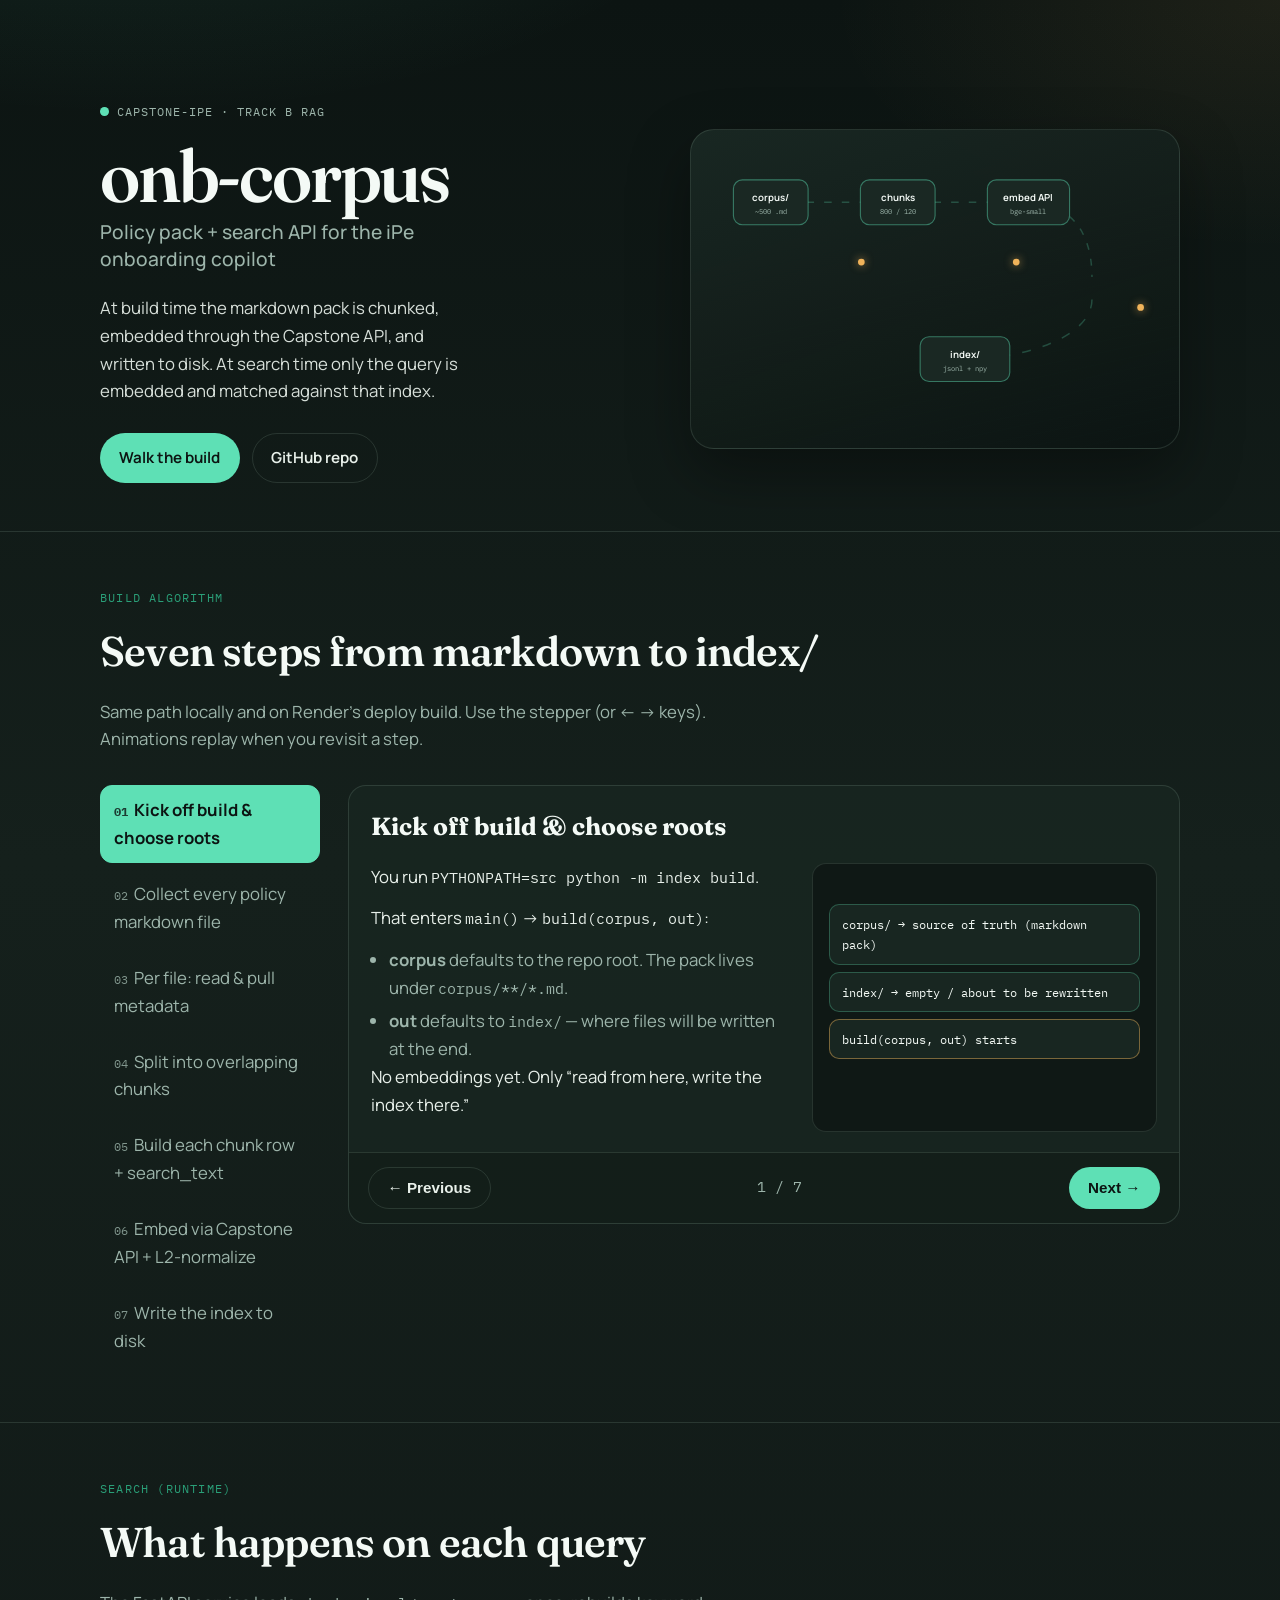
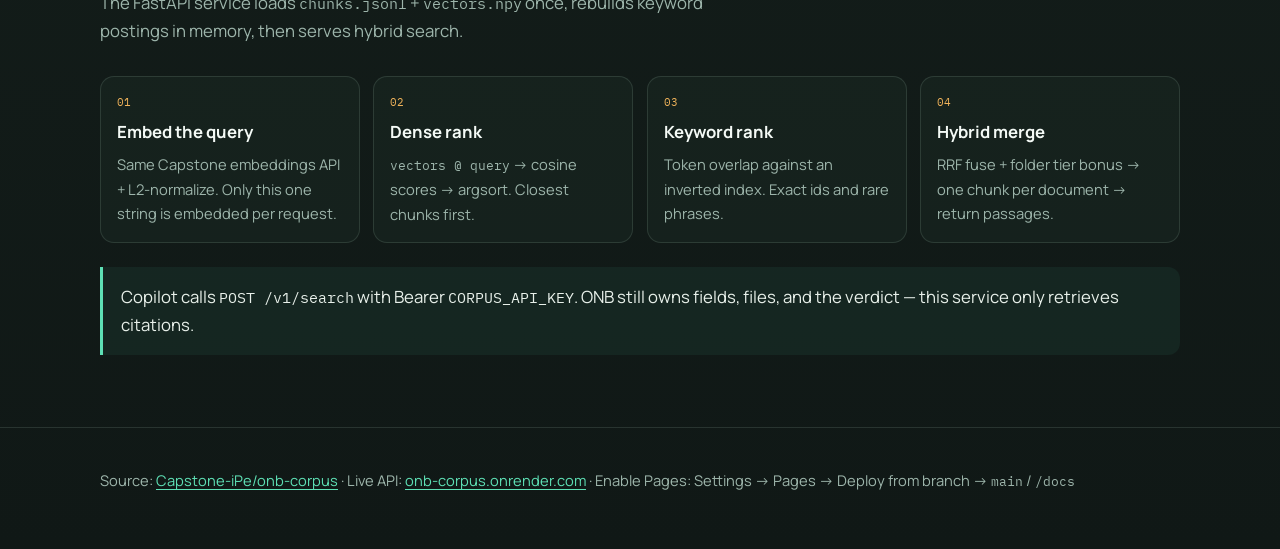
==== docs/index.html @ 63df9ff7 "Add a GitHub Pages walkthrough of the corpus build and search flow. Co-authored-by: Cursor <cursorag" ====
<!DOCTYPE html>
<html lang="en">
<head>
  <meta charset="utf-8" />
  <meta name="viewport" content="width=device-width, initial-scale=1" />
  <title>onb-corpus — how the index is built</title>
  <meta name="description" content="Animated walkthrough of Capstone-iPe/onb-corpus: chunk the policy pack, embed with the Capstone API, store the index, and search with hybrid retrieval." />
  <link rel="preconnect" href="https://fonts.googleapis.com" />
  <link rel="preconnect" href="https://fonts.gstatic.com" crossorigin />
  <link href="https://fonts.googleapis.com/css2?family=Fraunces:opsz,wght@9..144,500;9..144,600;9..144,700&family=IBM+Plex+Mono:wght@400;500;600&family=Manrope:wght@400;500;600;700&display=swap" rel="stylesheet" />
  <link rel="stylesheet" href="assets/site.css" />
</head>
<body>
  <header class="hero">
    <div class="wrap hero-grid">
      <div>
        <p class="eyebrow">Capstone-iPe · Track B RAG</p>
        <h1 class="brand">onb-corpus<span>Policy pack + search API for the iPe onboarding copilot</span></h1>
        <p class="lede">
          At build time the markdown pack is chunked, embedded through the Capstone API, and written to disk.
          At search time only the query is embedded and matched against that index.
        </p>
        <div class="cta-row">
          <a class="btn btn-primary" href="#build">Walk the build</a>
          <a class="btn btn-ghost" href="https://github.com/Capstone-iPe/onb-corpus">GitHub repo</a>
        </div>
      </div>

      <div class="pipeline" aria-hidden="true">
        <svg id="pipeline-svg" viewBox="0 0 600 340" role="img">
          <g class="paths"></g>
          <rect class="node" x="30" y="40" width="100" height="60" rx="12" />
          <text class="node-label" x="80" y="68" text-anchor="middle">corpus/</text>
          <text class="node-sub" x="80" y="86" text-anchor="middle">~500 .md</text>

          <rect class="node" x="200" y="40" width="100" height="60" rx="12" />
          <text class="node-label" x="250" y="68" text-anchor="middle">chunks</text>
          <text class="node-sub" x="250" y="86" text-anchor="middle">800 / 120</text>

          <rect class="node" x="370" y="40" width="110" height="60" rx="12" />
          <text class="node-label" x="425" y="68" text-anchor="middle">embed API</text>
          <text class="node-sub" x="425" y="86" text-anchor="middle">bge-small</text>

          <rect class="node" x="280" y="250" width="120" height="60" rx="12" />
          <text class="node-label" x="340" y="278" text-anchor="middle">index/</text>
          <text class="node-sub" x="340" y="296" text-anchor="middle">jsonl + npy</text>
          <g class="dots"></g>
        </svg>
      </div>
    </div>
  </header>

  <main>
    <section id="build">
      <div class="wrap">
        <p class="section-kicker">Build algorithm</p>
        <h2>Seven steps from markdown to index/</h2>
        <p class="section-intro">
          Same path locally and on Render’s deploy build.
          Use the stepper (or ← → keys). Animations replay when you revisit a step.
        </p>

        <div class="stepper">
          <nav class="step-nav" id="step-nav" aria-label="Build steps"></nav>
          <div class="step-stage">
            <div class="stage-head">
              <h3 id="step-title">Step</h3>
            </div>
            <div class="stage-body">
              <div class="stage-copy" id="step-copy"></div>
              <div class="stage-viz" id="step-viz" aria-live="polite"></div>
            </div>
            <div class="stage-foot">
              <button type="button" class="btn btn-ghost" id="prev-step">← Previous</button>
              <span class="mono" id="step-counter" style="align-self:center;color:var(--mist)"></span>
              <button type="button" class="btn btn-primary" id="next-step">Next →</button>
            </div>
          </div>
        </div>
      </div>
    </section>

    <section id="search">
      <div class="wrap">
        <p class="section-kicker">Search (runtime)</p>
        <h2>What happens on each query</h2>
        <p class="section-intro">
          The FastAPI service loads <code>chunks.jsonl</code> + <code>vectors.npy</code> once,
          rebuilds keyword postings in memory, then serves hybrid search.
        </p>
        <div class="search-flow">
          <article class="s-card">
            <div class="tag">01</div>
            <h3>Embed the query</h3>
            <p>Same Capstone embeddings API + L2-normalize. Only this one string is embedded per request.</p>
          </article>
          <article class="s-card">
            <div class="tag">02</div>
            <h3>Dense rank</h3>
            <p><code>vectors @ query</code> → cosine scores → argsort. Closest chunks first.</p>
          </article>
          <article class="s-card">
            <div class="tag">03</div>
            <h3>Keyword rank</h3>
            <p>Token overlap against an inverted index. Exact ids and rare phrases.</p>
          </article>
          <article class="s-card">
            <div class="tag">04</div>
            <h3>Hybrid merge</h3>
            <p>RRF fuse + folder tier bonus → one chunk per document → return passages.</p>
          </article>
        </div>
        <p class="note">
          Copilot calls <code>POST /v1/search</code> with Bearer <code>CORPUS_API_KEY</code>.
          ONB still owns fields, files, and the verdict — this service only retrieves citations.
        </p>
      </div>
    </section>
  </main>

  <footer>
    <div class="wrap">
      Source: <a href="https://github.com/Capstone-iPe/onb-corpus">Capstone-iPe/onb-corpus</a>
      · Live API: <a href="https://onb-corpus.onrender.com/health">onb-corpus.onrender.com</a>
      · Enable Pages: Settings → Pages → Deploy from branch → <code>main</code> / <code>/docs</code>
    </div>
  </footer>

  <script src="assets/site.js"></script>
</body>
</html>
---- docs/assets/site.css ----
:root {
  --ink: #0c1412;
  --ink-2: #15201c;
  --panel: #1a2823;
  --line: rgba(180, 220, 200, 0.14);
  --mist: #9db5ab;
  --paper: #e8f0ea;
  --bright: #f4faf6;
  --mint: #5ee0b5;
  --mint-dim: #2a9f78;
  --amber: #f0b35a;
  --rose: #e8897a;
  --mono: "IBM Plex Mono", ui-monospace, monospace;
  --sans: "Manrope", system-ui, sans-serif;
  --display: "Fraunces", Georgia, serif;
  --radius: 18px;
  --shadow: 0 24px 60px rgba(0, 0, 0, 0.35);
}

*,
*::before,
*::after {
  box-sizing: border-box;
}

html {
  scroll-behavior: smooth;
}

body {
  margin: 0;
  color: var(--paper);
  font-family: var(--sans);
  font-size: 1.05rem;
  line-height: 1.65;
  background:
    radial-gradient(1200px 600px at 10% -10%, rgba(94, 224, 181, 0.12), transparent 55%),
    radial-gradient(900px 500px at 100% 0%, rgba(240, 179, 90, 0.08), transparent 50%),
    linear-gradient(180deg, var(--ink) 0%, var(--ink-2) 40%, #101816 100%);
  min-height: 100vh;
}

a {
  color: var(--mint);
  text-decoration-thickness: 1px;
  text-underline-offset: 0.18em;
}

a:hover {
  color: var(--bright);
}

code,
.mono {
  font-family: var(--mono);
  font-size: 0.9em;
}

.wrap {
  width: min(1080px, calc(100% - 2rem));
  margin-inline: auto;
}

/* —— Hero —— */
.hero {
  position: relative;
  padding: clamp(3rem, 8vw, 6rem) 0 3rem;
  overflow: hidden;
}

.hero-grid {
  display: grid;
  gap: 2.5rem;
  align-items: center;
}

@media (min-width: 900px) {
  .hero-grid {
    grid-template-columns: 1.05fr 0.95fr;
    gap: 3rem;
  }
}

.eyebrow {
  display: inline-flex;
  gap: 0.5rem;
  align-items: center;
  font-family: var(--mono);
  font-size: 0.78rem;
  letter-spacing: 0.08em;
  text-transform: uppercase;
  color: var(--mist);
  margin: 0 0 1rem;
}

.eyebrow::before {
  content: "";
  width: 0.55rem;
  height: 0.55rem;
  border-radius: 50%;
  background: var(--mint);
  box-shadow: 0 0 0 0 rgba(94, 224, 181, 0.5);
  animation: pulse 2.4s ease-out infinite;
}

@keyframes pulse {
  70% {
    box-shadow: 0 0 0 12px rgba(94, 224, 181, 0);
  }
  100% {
    box-shadow: 0 0 0 0 rgba(94, 224, 181, 0);
  }
}

.brand {
  margin: 0;
  font-family: var(--display);
  font-weight: 600;
  font-size: clamp(2.8rem, 7vw, 4.6rem);
  line-height: 1.02;
  letter-spacing: -0.03em;
  color: var(--bright);
}

.brand span {
  display: block;
  margin-top: 0.35rem;
  font-family: var(--sans);
  font-size: clamp(1rem, 2.2vw, 1.2rem);
  font-weight: 500;
  letter-spacing: 0;
  color: var(--mist);
  max-width: 28ch;
  line-height: 1.45;
}

.lede {
  margin: 1.25rem 0 1.75rem;
  max-width: 38ch;
  color: var(--paper);
  opacity: 0.92;
}

.cta-row {
  display: flex;
  flex-wrap: wrap;
  gap: 0.75rem;
}

.btn {
  display: inline-flex;
  align-items: center;
  justify-content: center;
  gap: 0.45rem;
  padding: 0.7rem 1.15rem;
  border-radius: 999px;
  border: 1px solid transparent;
  font-weight: 650;
  font-size: 0.95rem;
  text-decoration: none;
  cursor: pointer;
  transition: transform 0.2s ease, background 0.2s ease, border-color 0.2s ease;
}

.btn:hover {
  transform: translateY(-1px);
}

.btn-primary {
  background: var(--mint);
  color: var(--ink);
}

.btn-primary:hover {
  background: #7aecc4;
  color: var(--ink);
}

.btn-ghost {
  background: transparent;
  border-color: var(--line);
  color: var(--paper);
}

.btn-ghost:hover {
  border-color: var(--mint);
  color: var(--bright);
}

/* Hero pipeline animation */
.pipeline {
  position: relative;
  border: 1px solid var(--line);
  border-radius: calc(var(--radius) + 6px);
  background:
    linear-gradient(160deg, rgba(26, 40, 35, 0.95), rgba(12, 20, 18, 0.9)),
    repeating-linear-gradient(
      -12deg,
      transparent,
      transparent 10px,
      rgba(94, 224, 181, 0.03) 10px,
      rgba(94, 224, 181, 0.03) 11px
    );
  box-shadow: var(--shadow);
  padding: 1.25rem;
  min-height: 320px;
}

.pipeline svg {
  width: 100%;
  height: auto;
  display: block;
}

.node {
  fill: var(--panel);
  stroke: rgba(94, 224, 181, 0.45);
  stroke-width: 1.5;
}

.node-label {
  fill: var(--bright);
  font-family: var(--sans);
  font-size: 13px;
  font-weight: 650;
}

.node-sub {
  fill: var(--mist);
  font-family: var(--mono);
  font-size: 10px;
}

.flow-path {
  fill: none;
  stroke: rgba(94, 224, 181, 0.25);
  stroke-width: 2;
  stroke-dasharray: 6 8;
}

.flow-dot {
  fill: var(--amber);
  filter: drop-shadow(0 0 6px rgba(240, 179, 90, 0.7));
}

.flow-dot {
  offset-path: path("M 70 80 C 140 80, 160 80, 230 80");
  animation: none;
}

/* —— Sections —— */
section {
  padding: 3.5rem 0;
  border-top: 1px solid var(--line);
}

.section-kicker {
  font-family: var(--mono);
  font-size: 0.75rem;
  letter-spacing: 0.1em;
  text-transform: uppercase;
  color: var(--mint-dim);
  margin: 0 0 0.6rem;
}

h2 {
  margin: 0 0 0.75rem;
  font-family: var(--display);
  font-size: clamp(1.8rem, 4vw, 2.6rem);
  font-weight: 600;
  letter-spacing: -0.02em;
  color: var(--bright);
}

.section-intro {
  max-width: 62ch;
  color: var(--mist);
  margin: 0 0 2rem;
}

/* Stepper */
.stepper {
  display: grid;
  gap: 1.25rem;
}

@media (min-width: 860px) {
  .stepper {
    grid-template-columns: 220px 1fr;
    gap: 1.75rem;
    align-items: start;
  }
}

.step-nav {
  display: flex;
  flex-direction: column;
  gap: 0.35rem;
  position: sticky;
  top: 1rem;
}

.step-nav button {
  text-align: left;
  background: transparent;
  border: 1px solid transparent;
  border-radius: 12px;
  color: var(--mist);
  padding: 0.65rem 0.8rem;
  font: inherit;
  cursor: pointer;
  transition: background 0.2s ease, color 0.2s ease, border-color 0.2s ease;
}

.step-nav button:hover {
  color: var(--bright);
  background: rgba(255, 255, 255, 0.03);
}

.step-nav button[aria-current="true"] {
  color: var(--ink);
  background: var(--mint);
  border-color: var(--mint);
  font-weight: 700;
}

.step-nav .num {
  font-family: var(--mono);
  font-size: 0.75rem;
  opacity: 0.8;
  margin-right: 0.4rem;
}

.step-stage {
  border: 1px solid var(--line);
  border-radius: var(--radius);
  background: rgba(26, 40, 35, 0.65);
  overflow: hidden;
  min-height: 420px;
  display: grid;
  grid-template-rows: auto 1fr auto;
}

.stage-head {
  padding: 1.25rem 1.4rem 0.5rem;
}

.stage-head h3 {
  margin: 0;
  font-family: var(--display);
  font-size: 1.55rem;
  color: var(--bright);
}

.stage-body {
  padding: 0.5rem 1.4rem 1.25rem;
  display: grid;
  gap: 1.25rem;
}

@media (min-width: 700px) {
  .stage-body {
    grid-template-columns: 1.1fr 0.9fr;
    align-items: stretch;
  }
}

.stage-copy p {
  margin: 0 0 0.85rem;
  color: var(--paper);
}

.stage-copy ul {
  margin: 0;
  padding-left: 1.1rem;
  color: var(--mist);
}

.stage-copy li + li {
  margin-top: 0.35rem;
}

.stage-viz {
  border: 1px solid var(--line);
  border-radius: 14px;
  background: #0f1815;
  min-height: 240px;
  position: relative;
  overflow: hidden;
  padding: 1rem;
}

.stage-foot {
  display: flex;
  justify-content: space-between;
  gap: 0.75rem;
  padding: 0.9rem 1.2rem;
  border-top: 1px solid var(--line);
  background: rgba(0, 0, 0, 0.18);
}

/* —— Viz primitives —— */
.file-stack {
  display: flex;
  flex-direction: column;
  gap: 0.45rem;
}

.file-card {
  border: 1px solid rgba(94, 224, 181, 0.28);
  border-radius: 10px;
  padding: 0.55rem 0.75rem;
  background: rgba(26, 40, 35, 0.9);
  font-family: var(--mono);
  font-size: 0.78rem;
  color: var(--bright);
  transform: translateX(-12px);
  opacity: 0;
  animation: slide-in 0.55s ease forwards;
}

.file-card:nth-child(2) {
  animation-delay: 0.12s;
}
.file-card:nth-child(3) {
  animation-delay: 0.24s;
}
.file-card:nth-child(4) {
  animation-delay: 0.36s;
}
.file-card:nth-child(5) {
  animation-delay: 0.48s;
}

@keyframes slide-in {
  to {
    transform: translateX(0);
    opacity: 1;
  }
}

.meta-grid {
  display: grid;
  grid-template-columns: 1fr 1fr;
  gap: 0.5rem;
}

.meta-chip {
  border-radius: 10px;
  border: 1px solid var(--line);
  padding: 0.55rem 0.65rem;
  font-size: 0.8rem;
  opacity: 0;
  transform: scale(0.92);
  animation: pop 0.45s ease forwards;
}

.meta-chip strong {
  display: block;
  font-family: var(--mono);
  font-size: 0.68rem;
  color: var(--mist);
  font-weight: 500;
  margin-bottom: 0.15rem;
}

.meta-chip:nth-child(1) {
  animation-delay: 0.05s;
}
.meta-chip:nth-child(2) {
  animation-delay: 0.15s;
}
.meta-chip:nth-child(3) {
  animation-delay: 0.25s;
}
.meta-chip:nth-child(4) {
  animation-delay: 0.35s;
}

@keyframes pop {
  to {
    opacity: 1;
    transform: scale(1);
  }
}

.chunk-track {
  position: relative;
  height: 72px;
  margin-top: 1.5rem;
  border-radius: 10px;
  background: rgba(255, 255, 255, 0.04);
  border: 1px dashed rgba(94, 224, 181, 0.25);
  overflow: hidden;
}

.chunk-window {
  position: absolute;
  top: 8px;
  bottom: 8px;
  width: 42%;
  border-radius: 8px;
  border: 1px solid var(--mint);
  background: rgba(94, 224, 181, 0.12);
  animation: slide-window 3.2s ease-in-out infinite;
}

.chunk-window.second {
  left: 28%;
  border-color: var(--amber);
  background: rgba(240, 179, 90, 0.14);
  animation-delay: 0.35s;
}

.overlap-label {
  position: absolute;
  left: 34%;
  top: -1.3rem;
  font-family: var(--mono);
  font-size: 0.7rem;
  color: var(--amber);
}

@keyframes slide-window {
  0%,
  15% {
    left: 4%;
  }
  50%,
  65% {
    left: 28%;
  }
  100% {
    left: 52%;
  }
}

.string-build {
  font-family: var(--mono);
  font-size: 0.78rem;
  line-height: 1.55;
  white-space: pre-wrap;
  color: var(--paper);
}

.string-build .hl {
  color: var(--mint);
}

.string-build .dim {
  color: var(--mist);
  text-decoration: line-through;
  opacity: 0.55;
}

.string-build .line {
  display: block;
  opacity: 0;
  transform: translateY(6px);
  animation: line-in 0.5s ease forwards;
}

.string-build .line:nth-child(1) {
  animation-delay: 0.15s;
}
.string-build .line:nth-child(2) {
  animation-delay: 0.45s;
}
.string-build .line:nth-child(3) {
  animation-delay: 0.75s;
}
.string-build .line:nth-child(4) {
  animation-delay: 1.05s;
}

@keyframes line-in {
  to {
    opacity: 1;
    transform: none;
  }
}

.embed-batch {
  display: grid;
  gap: 0.45rem;
}

.batch-row {
  display: grid;
  grid-template-columns: auto 1fr auto;
  gap: 0.6rem;
  align-items: center;
  font-family: var(--mono);
  font-size: 0.72rem;
}

.batch-bar {
  height: 8px;
  border-radius: 999px;
  background: rgba(255, 255, 255, 0.06);
  overflow: hidden;
}

.batch-bar > span {
  display: block;
  height: 100%;
  width: 0;
  background: linear-gradient(90deg, var(--mint-dim), var(--mint));
  animation: fill-bar 1.4s ease forwards;
}

.batch-row:nth-child(2) .batch-bar > span {
  animation-delay: 0.25s;
}
.batch-row:nth-child(3) .batch-bar > span {
  animation-delay: 0.5s;
}

@keyframes fill-bar {
  to {
    width: 100%;
  }
}

.norm-demo {
  display: grid;
  grid-template-columns: 1fr 1fr;
  gap: 0.75rem;
  height: 100%;
  min-height: 200px;
}

.norm-card {
  border: 1px solid var(--line);
  border-radius: 12px;
  padding: 0.75rem;
  display: flex;
  flex-direction: column;
  justify-content: space-between;
}

.norm-card h4 {
  margin: 0;
  font-size: 0.8rem;
  color: var(--mist);
  font-weight: 600;
}

.arrow-canvas {
  position: relative;
  height: 110px;
  margin: 0.5rem 0;
}

.arrow-canvas svg {
  width: 100%;
  height: 100%;
}

.disk-out {
  display: grid;
  gap: 0.6rem;
}

.disk-file {
  display: flex;
  align-items: center;
  gap: 0.7rem;
  padding: 0.75rem;
  border-radius: 12px;
  border: 1px solid var(--line);
  background: rgba(255, 255, 255, 0.02);
  opacity: 0;
  transform: translateY(10px);
  animation: slide-in 0.5s ease forwards;
}

.disk-file:nth-child(2) {
  animation-delay: 0.25s;
}

.disk-ico {
  width: 2.2rem;
  height: 2.2rem;
  border-radius: 8px;
  display: grid;
  place-items: center;
  background: rgba(94, 224, 181, 0.12);
  color: var(--mint);
  font-family: var(--mono);
  font-size: 0.7rem;
  font-weight: 700;
}

.disk-file strong {
  display: block;
  font-size: 0.92rem;
}

.disk-file span {
  color: var(--mist);
  font-size: 0.8rem;
}

/* Search section */
.search-flow {
  display: grid;
  gap: 0.85rem;
}

@media (min-width: 800px) {
  .search-flow {
    grid-template-columns: repeat(4, 1fr);
  }
}

.s-card {
  border: 1px solid var(--line);
  border-radius: 14px;
  padding: 1rem;
  background: rgba(26, 40, 35, 0.55);
  opacity: 0;
  transform: translateY(14px);
  transition: opacity 0.6s ease, transform 0.6s ease;
}

.s-card.in {
  opacity: 1;
  transform: none;
}

.s-card .tag {
  font-family: var(--mono);
  font-size: 0.7rem;
  color: var(--amber);
  margin-bottom: 0.4rem;
}

.s-card h3 {
  margin: 0 0 0.4rem;
  font-size: 1.05rem;
  color: var(--bright);
}

.s-card p {
  margin: 0;
  color: var(--mist);
  font-size: 0.92rem;
}

.note {
  margin-top: 1.5rem;
  padding: 1rem 1.15rem;
  border-left: 3px solid var(--mint);
  background: rgba(94, 224, 181, 0.06);
  color: var(--paper);
  border-radius: 0 12px 12px 0;
}

footer {
  padding: 2.5rem 0 3.5rem;
  border-top: 1px solid var(--line);
  color: var(--mist);
  font-size: 0.92rem;
}

.hidden {
  display: none !important;
}

@media (prefers-reduced-motion: reduce) {
  *,
  *::before,
  *::after {
    animation: none !important;
    transition: none !important;
  }
}
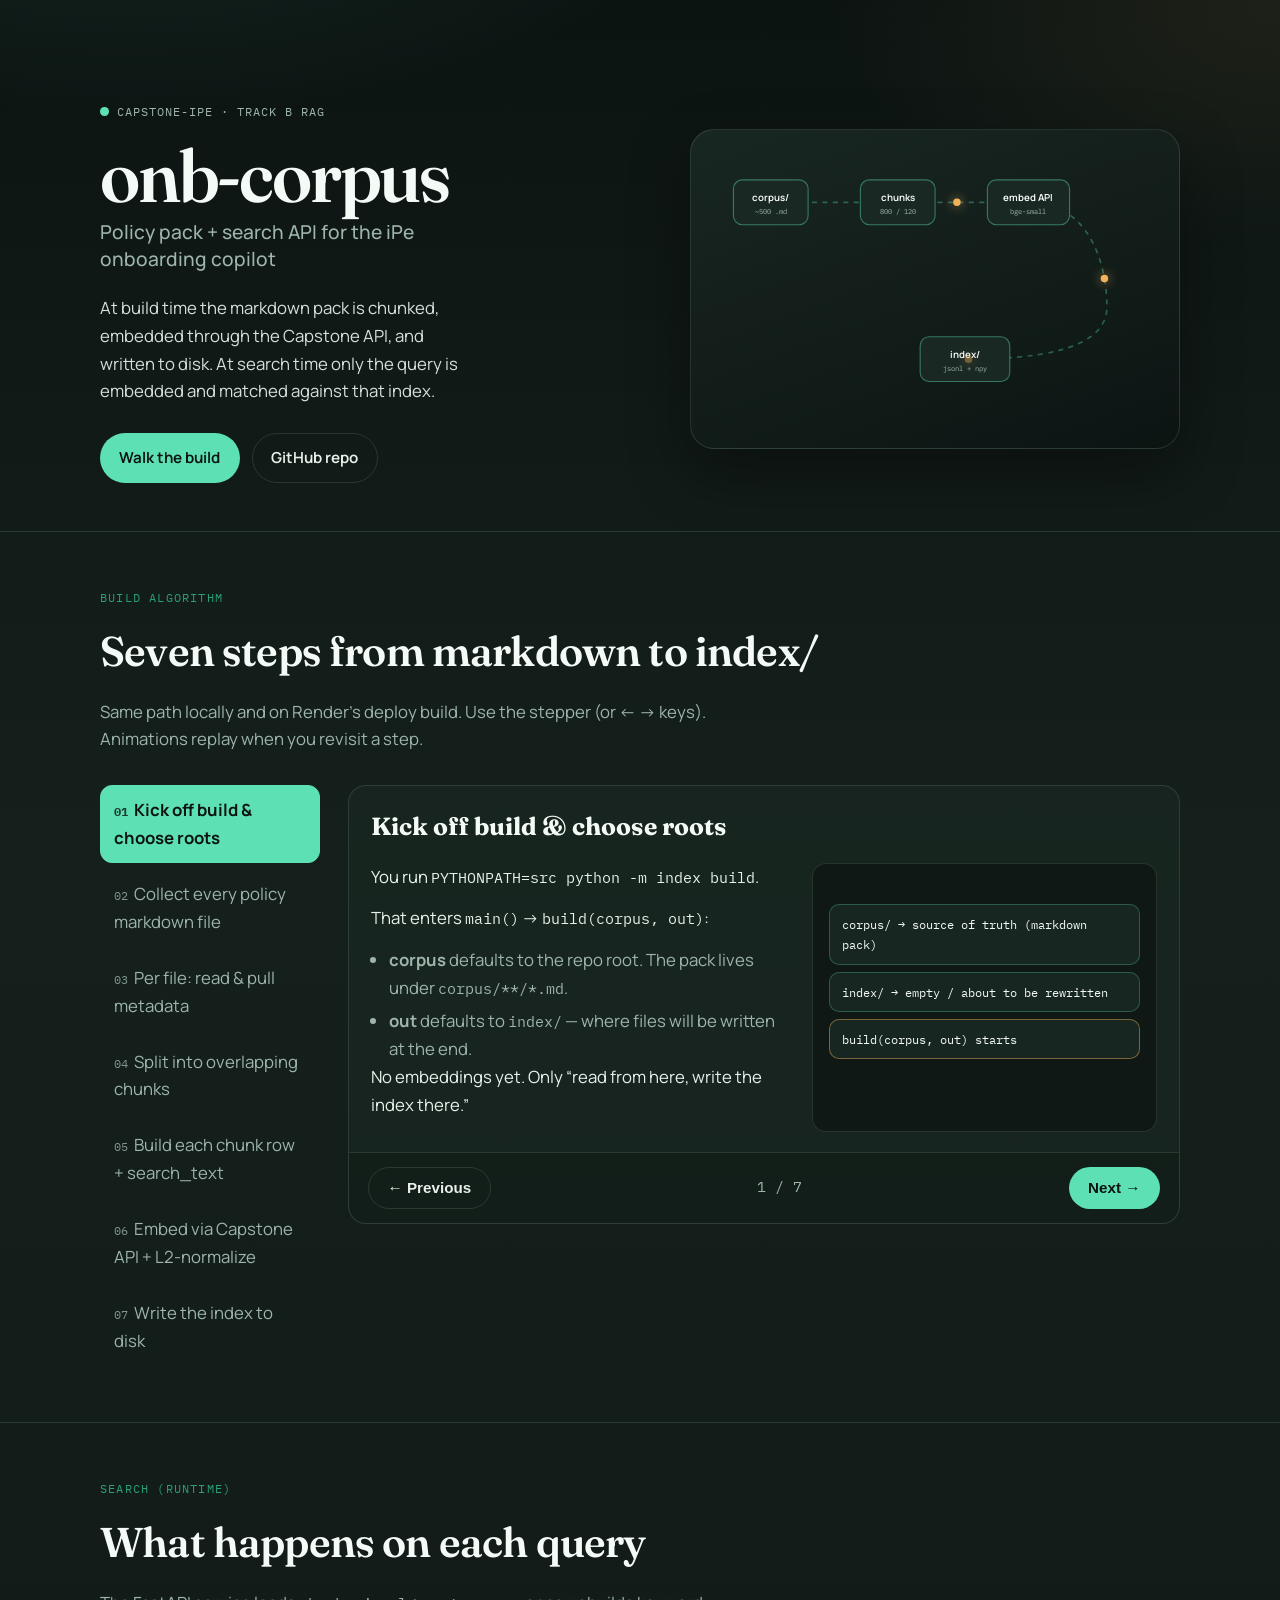
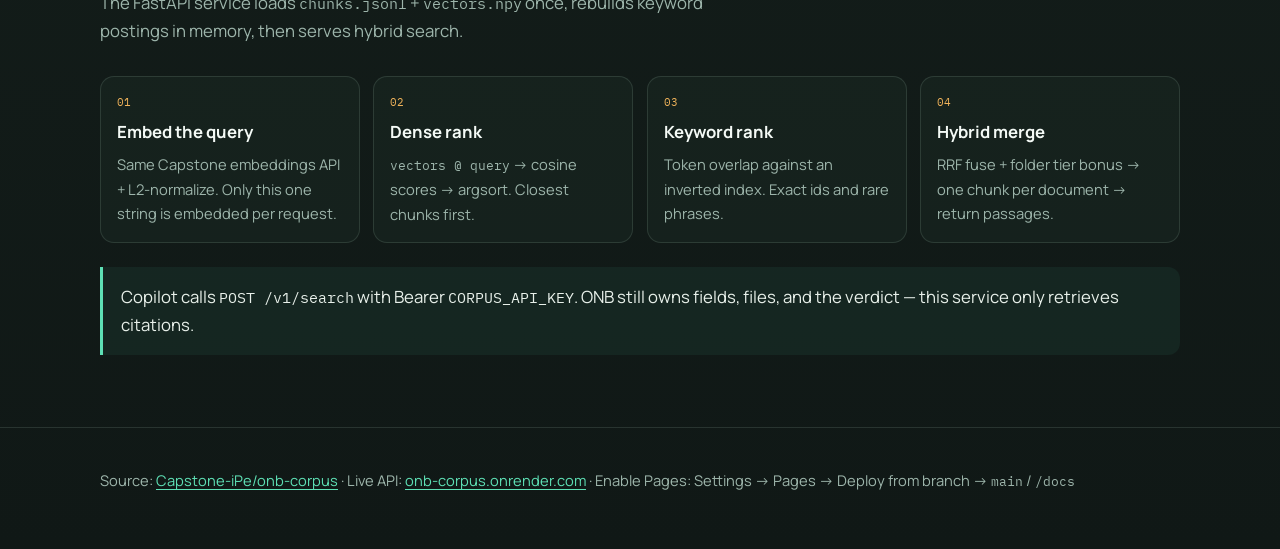
==== commit e9962fcb: "Smooth the hero pipeline: one path, evenly spaced dots, soft loop fade. Co-authored-by: Cursor <curs" ====
--- a/docs/index.html
+++ b/docs/index.html
@@ -28,7 +28,12 @@
 
       <div class="pipeline" aria-hidden="true">
         <svg id="pipeline-svg" viewBox="0 0 600 340" role="img">
-          <g class="paths"></g>
+          <path
+            id="pipeline-path"
+            class="flow-path"
+            fill="none"
+            d="M 80 70 L 250 70 L 425 70 C 505 70 530 150 530 210 C 530 270 430 280 340 280"
+          />
           <rect class="node" x="30" y="40" width="100" height="60" rx="12" />
           <text class="node-label" x="80" y="68" text-anchor="middle">corpus/</text>
           <text class="node-sub" x="80" y="86" text-anchor="middle">~500 .md</text>
@@ -44,7 +49,7 @@
           <rect class="node" x="280" y="250" width="120" height="60" rx="12" />
           <text class="node-label" x="340" y="278" text-anchor="middle">index/</text>
           <text class="node-sub" x="340" y="296" text-anchor="middle">jsonl + npy</text>
-          <g class="dots"></g>
+          <g id="pipeline-dots"></g>
         </svg>
       </div>
     </div>
--- a/docs/assets/site.css
+++ b/docs/assets/site.css
@@ -233,19 +233,28 @@
 
 .flow-path {
   fill: none;
-  stroke: rgba(94, 224, 181, 0.25);
-  stroke-width: 2;
-  stroke-dasharray: 6 8;
+  stroke: rgba(94, 224, 181, 0.35);
+  stroke-width: 2.25;
+  stroke-linecap: round;
+  stroke-dasharray: 5 9;
+  animation: dash-drift 14s linear infinite;
+}
+
+@keyframes dash-drift {
+  to {
+    stroke-dashoffset: -140;
+  }
 }
 
 .flow-dot {
   fill: var(--amber);
-  filter: drop-shadow(0 0 6px rgba(240, 179, 90, 0.7));
-}
-
-.flow-dot {
-  offset-path: path("M 70 80 C 140 80, 160 80, 230 80");
-  animation: none;
+  filter: drop-shadow(0 0 7px rgba(240, 179, 90, 0.75));
+}
+
+@media (prefers-reduced-motion: reduce) {
+  .flow-path {
+    animation: none;
+  }
 }
 
 /* —— Sections —— */
@@ -622,39 +631,44 @@
   }
 }
 
-.norm-demo {
-  display: grid;
-  grid-template-columns: 1fr 1fr;
-  gap: 0.75rem;
-  height: 100%;
-  min-height: 200px;
-}
-
-.norm-card {
+.norm-panel {
+  margin-top: 0.85rem;
   border: 1px solid var(--line);
   border-radius: 12px;
-  padding: 0.75rem;
-  display: flex;
-  flex-direction: column;
-  justify-content: space-between;
-}
-
-.norm-card h4 {
-  margin: 0;
-  font-size: 0.8rem;
-  color: var(--mist);
-  font-weight: 600;
-}
-
-.arrow-canvas {
-  position: relative;
-  height: 110px;
-  margin: 0.5rem 0;
-}
-
-.arrow-canvas svg {
+  background: rgba(0, 0, 0, 0.22);
+  padding: 0.5rem 0.5rem 0.35rem;
+}
+
+.norm-svg {
   width: 100%;
-  height: 100%;
+  height: auto;
+  display: block;
+}
+
+.norm-before {
+  stroke-dasharray: 180;
+  stroke-dashoffset: 180;
+  animation: draw-line 0.9s ease forwards;
+}
+
+.norm-after {
+  stroke-dasharray: 60;
+  stroke-dashoffset: 60;
+  animation: draw-line 0.7s ease 0.55s forwards;
+}
+
+@keyframes draw-line {
+  to {
+    stroke-dashoffset: 0;
+  }
+}
+
+.norm-caption {
+  margin: 0.15rem 0 0.35rem;
+  text-align: center;
+  font-family: var(--mono);
+  font-size: 0.7rem;
+  color: var(--mist);
 }
 
 .disk-out {
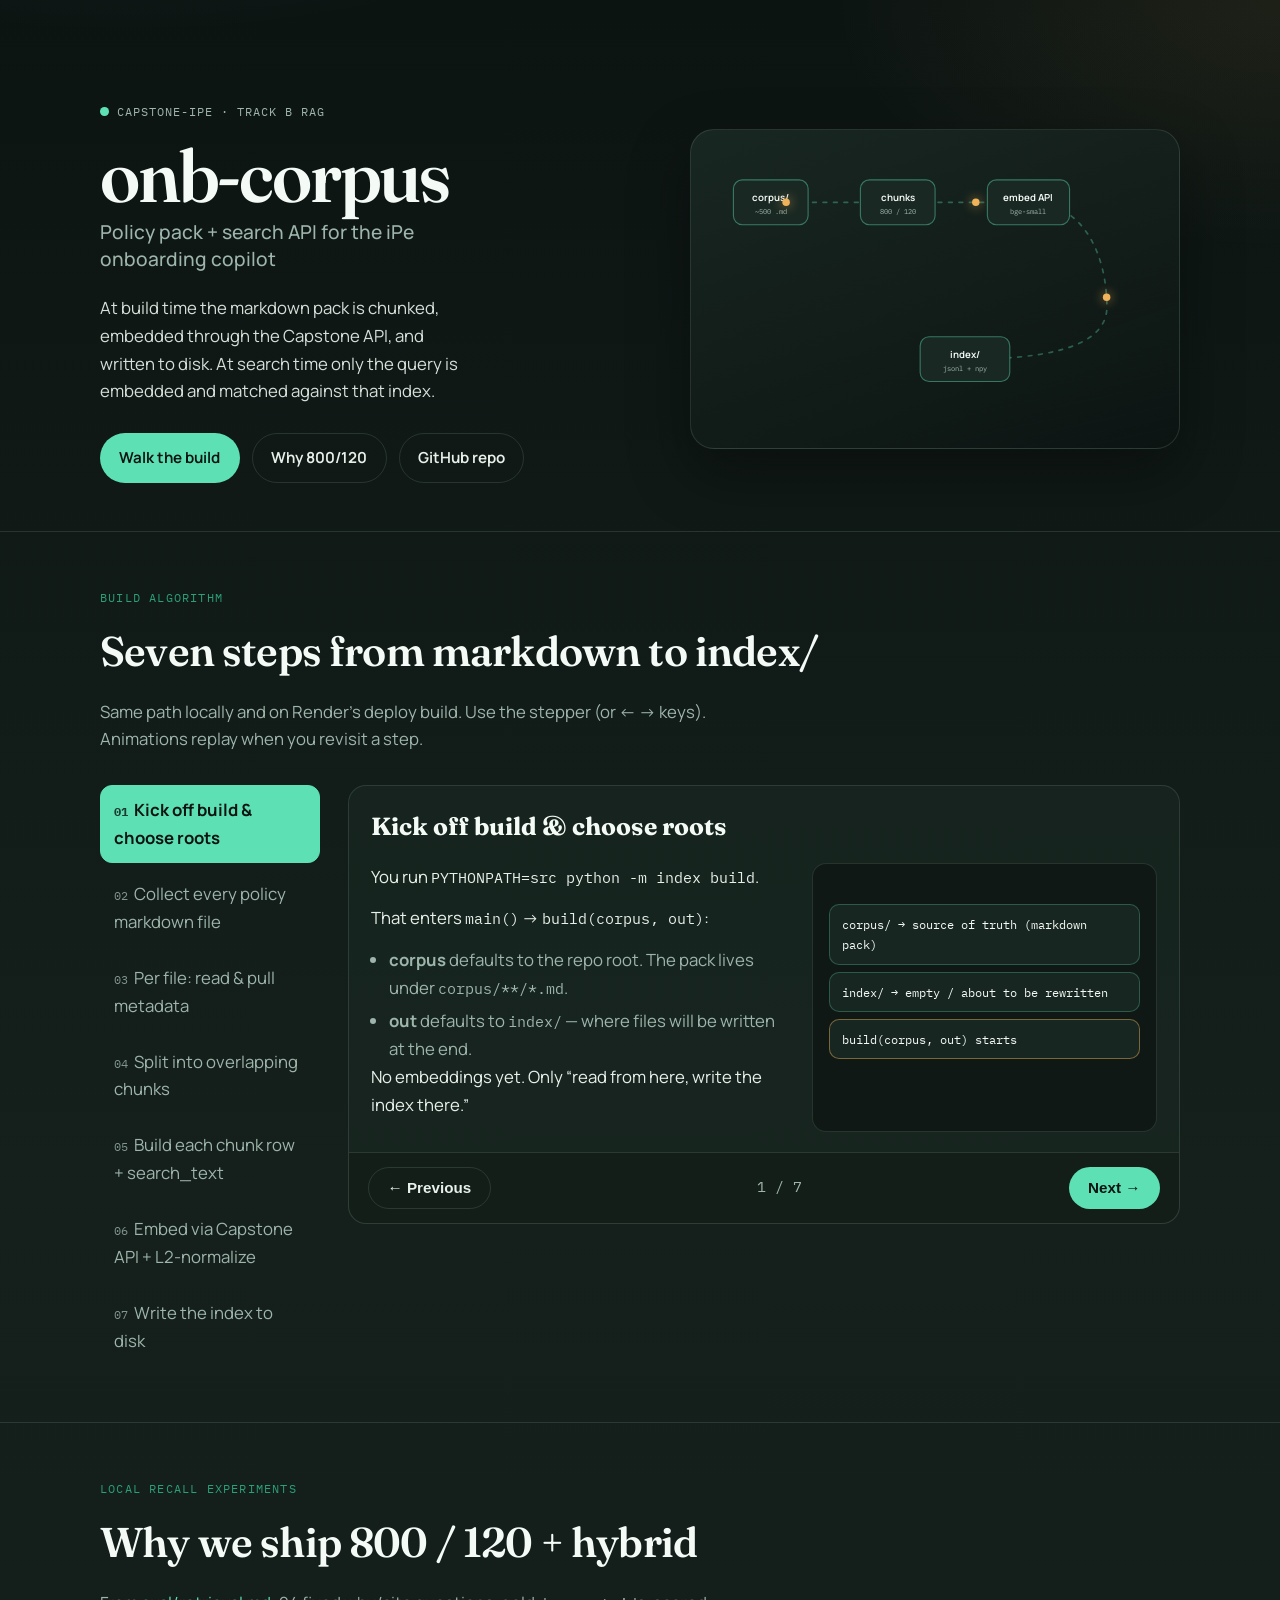
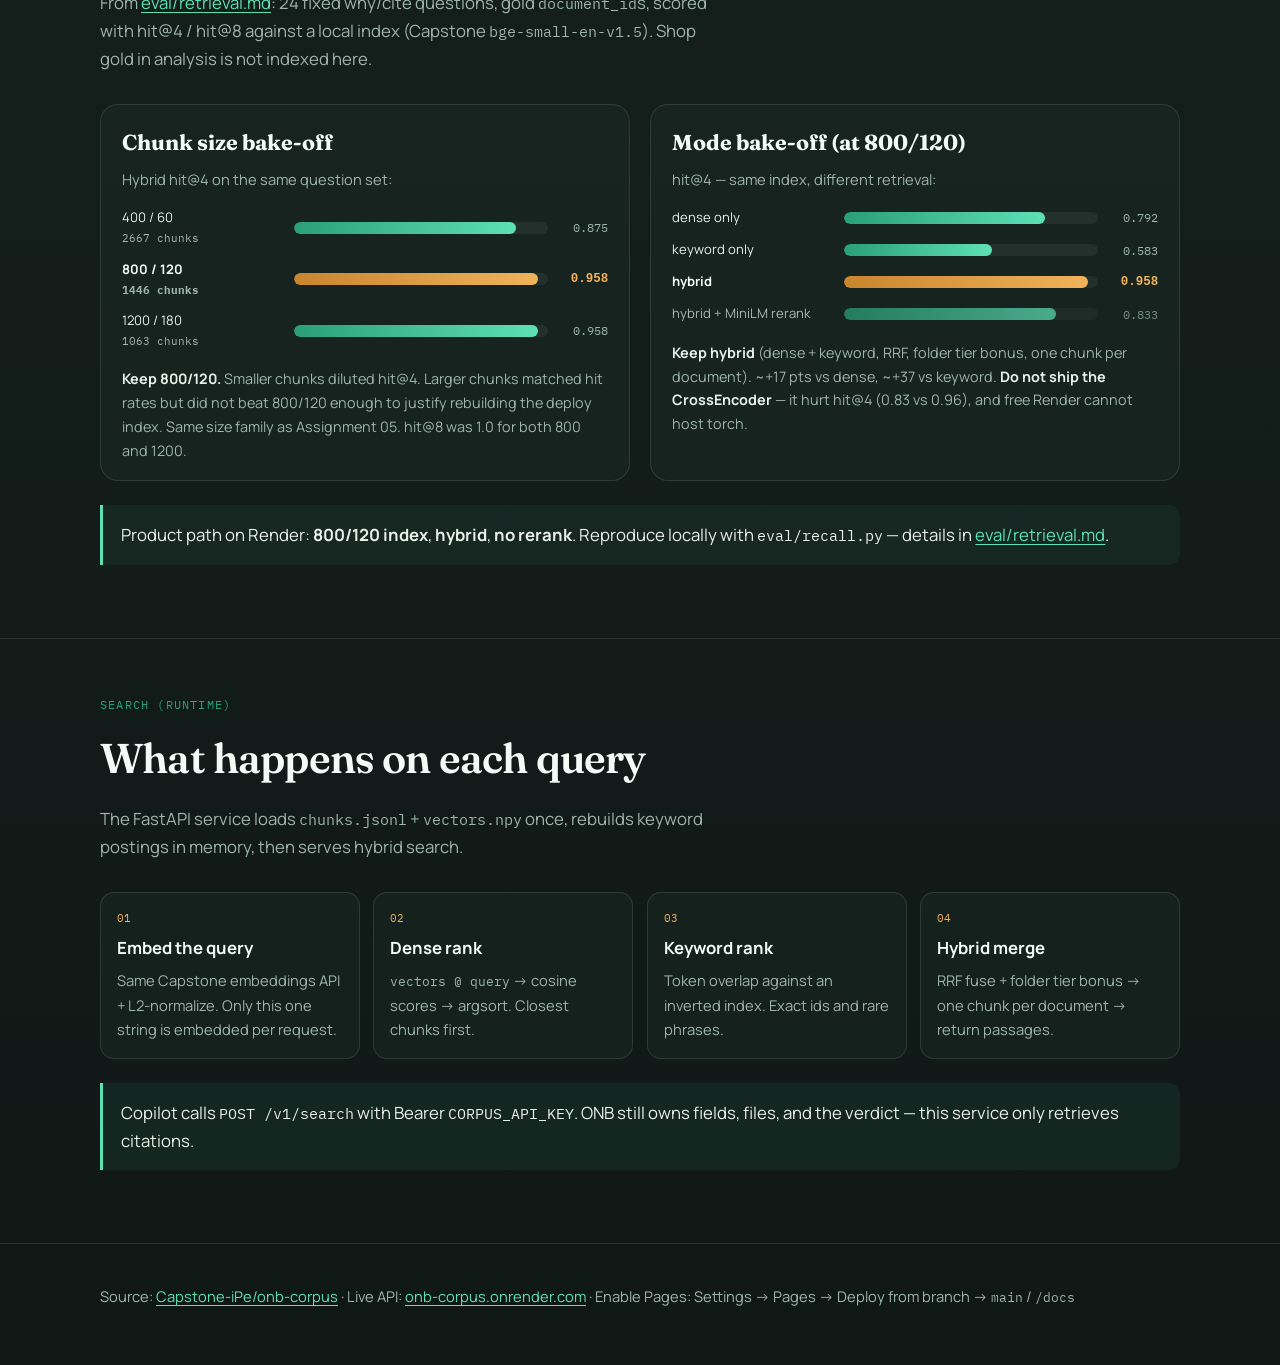
==== commit 9def69f7: "Document on the Pages site why we ship 800/120 hybrid from local recall. Co-authored-by: Cursor <cur" ====
--- a/docs/index.html
+++ b/docs/index.html
@@ -22,6 +22,7 @@
         </p>
         <div class="cta-row">
           <a class="btn btn-primary" href="#build">Walk the build</a>
+          <a class="btn btn-ghost" href="#why-800">Why 800/120</a>
           <a class="btn btn-ghost" href="https://github.com/Capstone-iPe/onb-corpus">GitHub repo</a>
         </div>
       </div>
@@ -85,6 +86,85 @@
       </div>
     </section>
 
+    <section id="why-800">
+      <div class="wrap">
+        <p class="section-kicker">Local recall experiments</p>
+        <h2>Why we ship 800 / 120 + hybrid</h2>
+        <p class="section-intro">
+          From <a href="https://github.com/Capstone-iPe/onb-corpus/blob/main/eval/retrieval.md">eval/retrieval.md</a>:
+          24 fixed why/cite questions, gold <code>document_id</code>s, scored with hit@4 / hit@8
+          against a local index (Capstone <code>bge-small-en-v1.5</code>). Shop gold in analysis is not indexed here.
+        </p>
+
+        <div class="why-grid">
+          <article class="why-card">
+            <h3>Chunk size bake-off</h3>
+            <p class="why-lede">Hybrid hit@4 on the same question set:</p>
+            <div class="bars" data-animate-bars>
+              <div class="bar-row">
+                <span class="bar-label">400 / 60 <em>2667 chunks</em></span>
+                <div class="bar-track"><span style="--w:87.5%"></span></div>
+                <span class="bar-val">0.875</span>
+              </div>
+              <div class="bar-row pick">
+                <span class="bar-label">800 / 120 <em>1446 chunks</em></span>
+                <div class="bar-track"><span style="--w:95.8%"></span></div>
+                <span class="bar-val">0.958</span>
+              </div>
+              <div class="bar-row">
+                <span class="bar-label">1200 / 180 <em>1063 chunks</em></span>
+                <div class="bar-track"><span style="--w:95.8%"></span></div>
+                <span class="bar-val">0.958</span>
+              </div>
+            </div>
+            <p class="why-note">
+              <strong>Keep 800/120.</strong> Smaller chunks diluted hit@4.
+              Larger chunks matched hit rates but did not beat 800/120 enough to justify rebuilding the deploy index.
+              Same size family as Assignment 05. hit@8 was 1.0 for both 800 and 1200.
+            </p>
+          </article>
+
+          <article class="why-card">
+            <h3>Mode bake-off (at 800/120)</h3>
+            <p class="why-lede">hit@4 — same index, different retrieval:</p>
+            <div class="bars" data-animate-bars>
+              <div class="bar-row">
+                <span class="bar-label">dense only</span>
+                <div class="bar-track"><span style="--w:79.2%"></span></div>
+                <span class="bar-val">0.792</span>
+              </div>
+              <div class="bar-row">
+                <span class="bar-label">keyword only</span>
+                <div class="bar-track"><span style="--w:58.3%"></span></div>
+                <span class="bar-val">0.583</span>
+              </div>
+              <div class="bar-row pick">
+                <span class="bar-label">hybrid</span>
+                <div class="bar-track"><span style="--w:95.8%"></span></div>
+                <span class="bar-val">0.958</span>
+              </div>
+              <div class="bar-row dim">
+                <span class="bar-label">hybrid + MiniLM rerank</span>
+                <div class="bar-track"><span style="--w:83.3%"></span></div>
+                <span class="bar-val">0.833</span>
+              </div>
+            </div>
+            <p class="why-note">
+              <strong>Keep hybrid</strong> (dense + keyword, RRF, folder tier bonus, one chunk per document).
+              ~+17 pts vs dense, ~+37 vs keyword.
+              <strong>Do not ship the CrossEncoder</strong> — it hurt hit@4 (0.83 vs 0.96), and free Render cannot host torch.
+            </p>
+          </article>
+        </div>
+
+        <p class="note">
+          Product path on Render: <strong>800/120 index</strong>, <strong>hybrid</strong>, <strong>no rerank</strong>.
+          Reproduce locally with <code>eval/recall.py</code> — details in
+          <a href="https://github.com/Capstone-iPe/onb-corpus/blob/main/eval/retrieval.md">eval/retrieval.md</a>.
+        </p>
+      </div>
+    </section>
+
     <section id="search">
       <div class="wrap">
         <p class="section-kicker">Search (runtime)</p>
--- a/docs/assets/site.css
+++ b/docs/assets/site.css
@@ -771,6 +771,119 @@
   border-radius: 0 12px 12px 0;
 }
 
+.why-grid {
+  display: grid;
+  gap: 1.25rem;
+}
+
+@media (min-width: 880px) {
+  .why-grid {
+    grid-template-columns: 1fr 1fr;
+  }
+}
+
+.why-card {
+  border: 1px solid var(--line);
+  border-radius: var(--radius);
+  background: rgba(26, 40, 35, 0.6);
+  padding: 1.25rem 1.3rem 1.1rem;
+}
+
+.why-card h3 {
+  margin: 0 0 0.35rem;
+  font-family: var(--display);
+  font-size: 1.35rem;
+  color: var(--bright);
+}
+
+.why-lede {
+  margin: 0 0 1rem;
+  color: var(--mist);
+  font-size: 0.92rem;
+}
+
+.bars {
+  display: grid;
+  gap: 0.65rem;
+}
+
+.bar-row {
+  display: grid;
+  grid-template-columns: minmax(7.5rem, 0.9fr) 1.4fr auto;
+  gap: 0.55rem;
+  align-items: center;
+}
+
+.bar-label {
+  font-size: 0.82rem;
+  color: var(--paper);
+}
+
+.bar-label em {
+  display: block;
+  font-style: normal;
+  font-family: var(--mono);
+  font-size: 0.68rem;
+  color: var(--mist);
+  margin-top: 0.1rem;
+}
+
+.bar-track {
+  height: 12px;
+  border-radius: 999px;
+  background: rgba(255, 255, 255, 0.06);
+  overflow: hidden;
+}
+
+.bar-track > span {
+  display: block;
+  height: 100%;
+  width: 0;
+  border-radius: inherit;
+  background: linear-gradient(90deg, var(--mint-dim), var(--mint));
+  transition: width 1s ease;
+}
+
+.bars.in .bar-track > span {
+  width: var(--w);
+}
+
+.bar-val {
+  font-family: var(--mono);
+  font-size: 0.78rem;
+  color: var(--mist);
+  min-width: 3.2rem;
+  text-align: right;
+}
+
+.bar-row.pick .bar-label {
+  color: var(--bright);
+  font-weight: 700;
+}
+
+.bar-row.pick .bar-track > span {
+  background: linear-gradient(90deg, #c9852e, var(--amber));
+}
+
+.bar-row.pick .bar-val {
+  color: var(--amber);
+  font-weight: 600;
+}
+
+.bar-row.dim {
+  opacity: 0.72;
+}
+
+.why-note {
+  margin: 1rem 0 0;
+  color: var(--mist);
+  font-size: 0.9rem;
+}
+
+.why-note strong {
+  color: var(--paper);
+}
+
 footer {
   padding: 2.5rem 0 3.5rem;
   border-top: 1px solid var(--line);
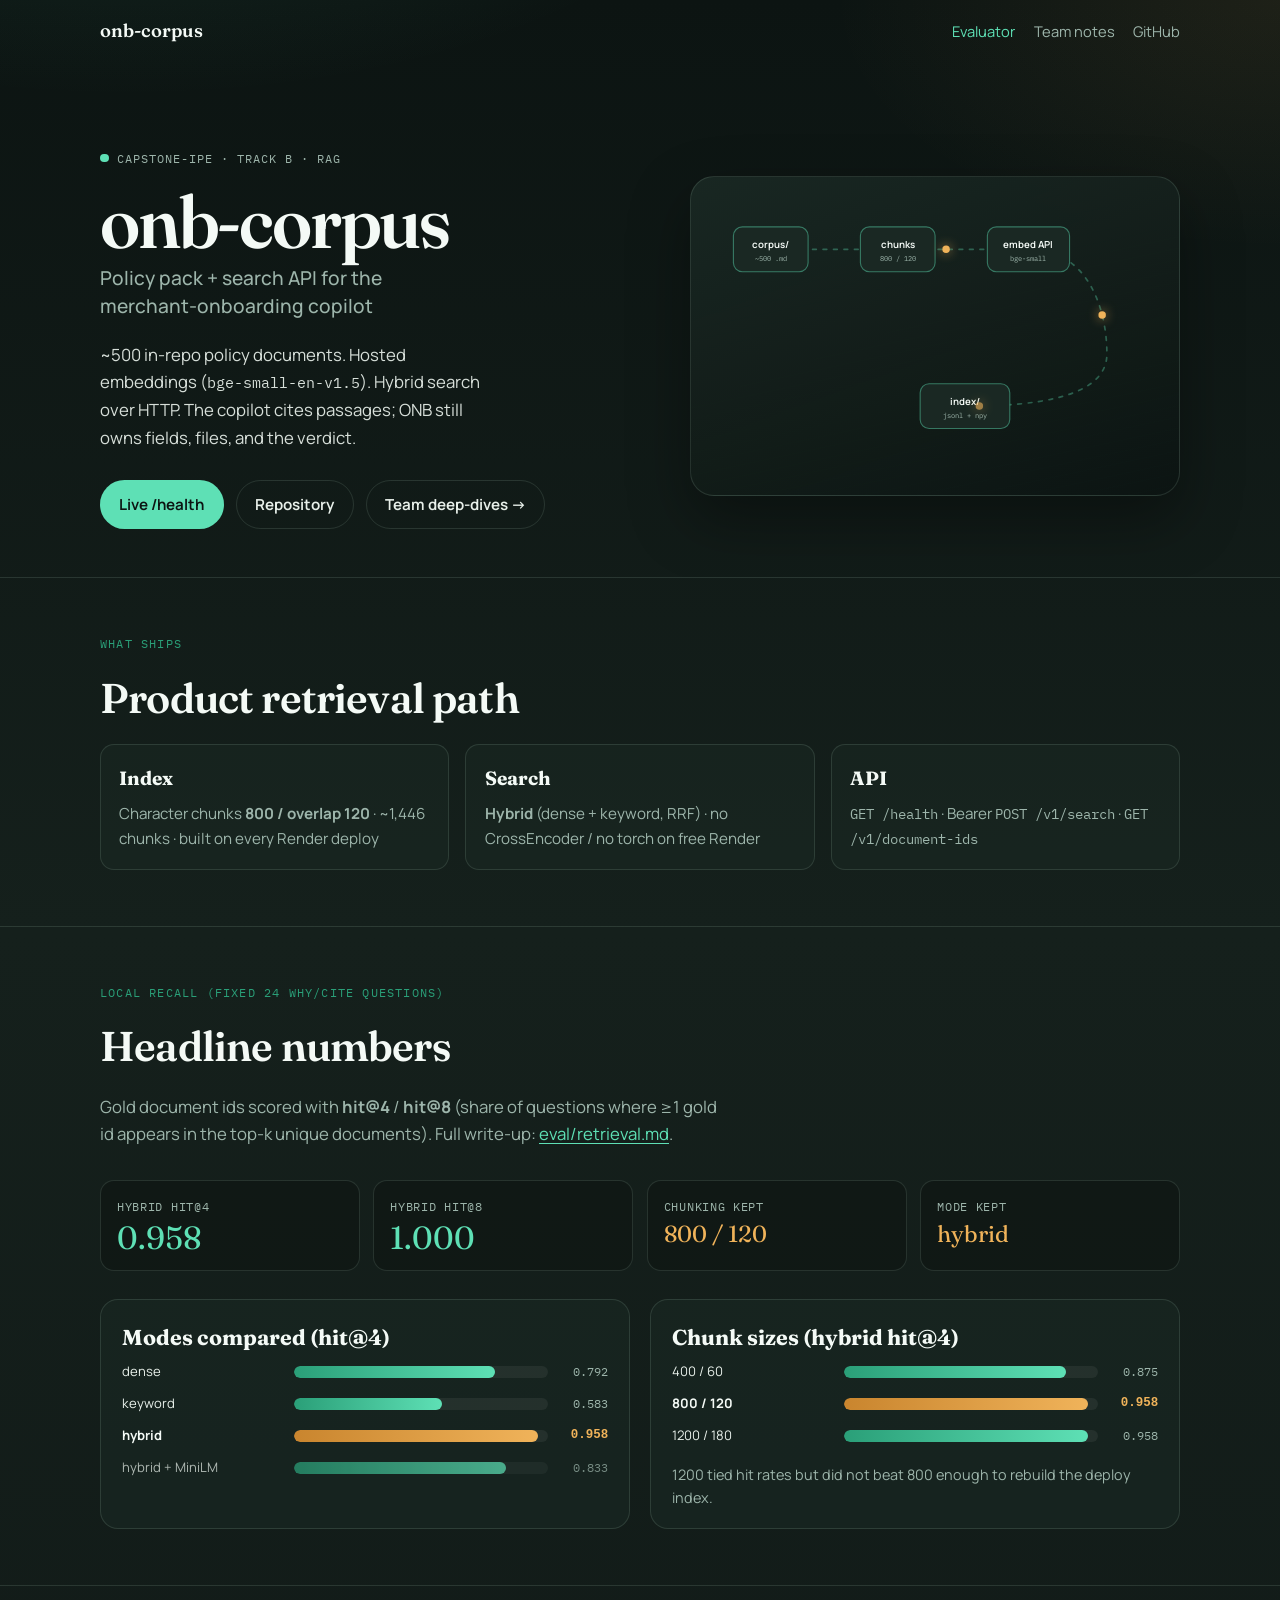
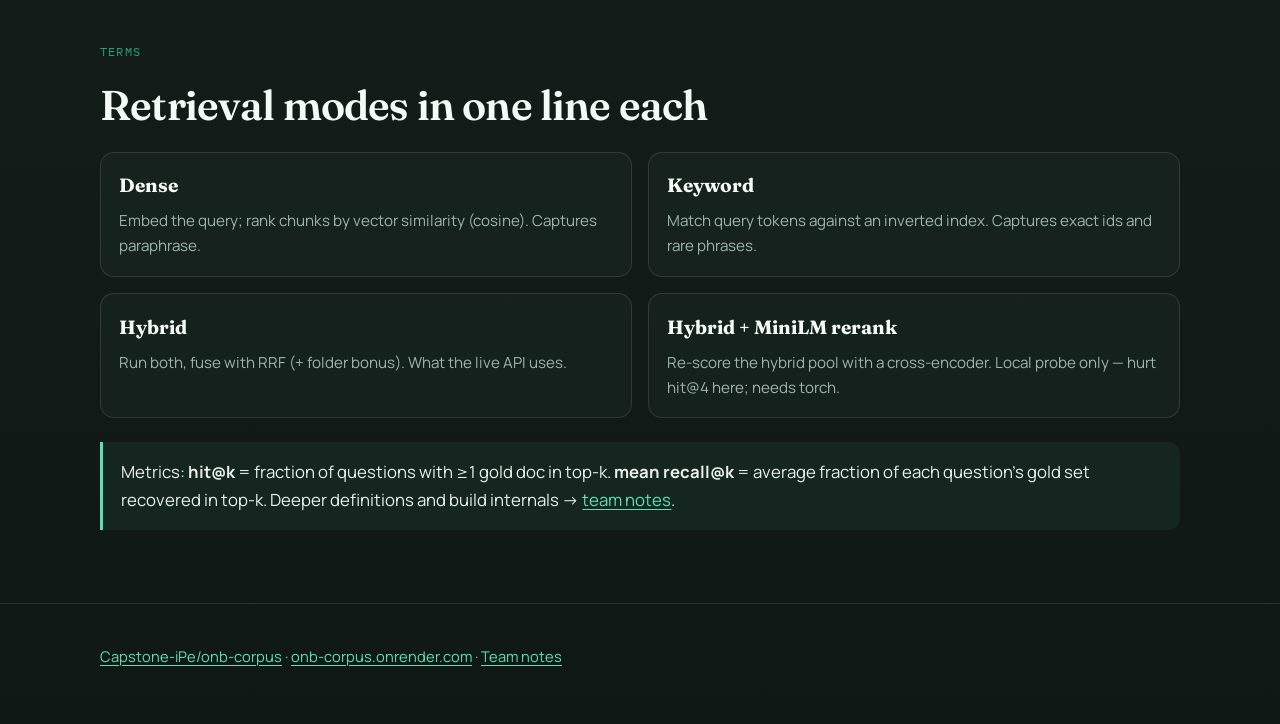
==== commit 5ab165bf: "Split Pages into an evaluator home page and team deep-dives. Co-authored-by: Cursor <cursoragent@cur" ====
--- a/docs/index.html
+++ b/docs/index.html
@@ -3,27 +3,36 @@
 <head>
   <meta charset="utf-8" />
   <meta name="viewport" content="width=device-width, initial-scale=1" />
-  <title>onb-corpus — how the index is built</title>
-  <meta name="description" content="Animated walkthrough of Capstone-iPe/onb-corpus: chunk the policy pack, embed with the Capstone API, store the index, and search with hybrid retrieval." />
+  <title>onb-corpus — Capstone Track B retrieval</title>
+  <meta name="description" content="iPe onb-corpus: policy pack and hybrid search API. Evaluator summary of what ships and recall results." />
   <link rel="preconnect" href="https://fonts.googleapis.com" />
   <link rel="preconnect" href="https://fonts.gstatic.com" crossorigin />
   <link href="https://fonts.googleapis.com/css2?family=Fraunces:opsz,wght@9..144,500;9..144,600;9..144,700&family=IBM+Plex+Mono:wght@400;500;600&family=Manrope:wght@400;500;600;700&display=swap" rel="stylesheet" />
   <link rel="stylesheet" href="assets/site.css" />
 </head>
 <body>
+  <nav class="topnav wrap">
+    <a class="topnav-brand" href="./">onb-corpus</a>
+    <div class="topnav-links">
+      <a href="./" aria-current="page">Evaluator</a>
+      <a href="team/">Team notes</a>
+      <a href="https://github.com/Capstone-iPe/onb-corpus">GitHub</a>
+    </div>
+  </nav>
+
   <header class="hero">
     <div class="wrap hero-grid">
       <div>
-        <p class="eyebrow">Capstone-iPe · Track B RAG</p>
-        <h1 class="brand">onb-corpus<span>Policy pack + search API for the iPe onboarding copilot</span></h1>
+        <p class="eyebrow">Capstone-iPe · Track B · RAG</p>
+        <h1 class="brand">onb-corpus<span>Policy pack + search API for the merchant-onboarding copilot</span></h1>
         <p class="lede">
-          At build time the markdown pack is chunked, embedded through the Capstone API, and written to disk.
-          At search time only the query is embedded and matched against that index.
+          ~500 in-repo policy documents. Hosted embeddings (<code>bge-small-en-v1.5</code>).
+          Hybrid search over HTTP. The copilot cites passages; ONB still owns fields, files, and the verdict.
         </p>
         <div class="cta-row">
-          <a class="btn btn-primary" href="#build">Walk the build</a>
-          <a class="btn btn-ghost" href="#why-800">Why 800/120</a>
-          <a class="btn btn-ghost" href="https://github.com/Capstone-iPe/onb-corpus">GitHub repo</a>
+          <a class="btn btn-primary" href="https://onb-corpus.onrender.com/health">Live /health</a>
+          <a class="btn btn-ghost" href="https://github.com/Capstone-iPe/onb-corpus">Repository</a>
+          <a class="btn btn-ghost" href="team/">Team deep-dives →</a>
         </div>
       </div>
 
@@ -38,15 +47,12 @@
           <rect class="node" x="30" y="40" width="100" height="60" rx="12" />
           <text class="node-label" x="80" y="68" text-anchor="middle">corpus/</text>
           <text class="node-sub" x="80" y="86" text-anchor="middle">~500 .md</text>
-
           <rect class="node" x="200" y="40" width="100" height="60" rx="12" />
           <text class="node-label" x="250" y="68" text-anchor="middle">chunks</text>
           <text class="node-sub" x="250" y="86" text-anchor="middle">800 / 120</text>
-
           <rect class="node" x="370" y="40" width="110" height="60" rx="12" />
           <text class="node-label" x="425" y="68" text-anchor="middle">embed API</text>
           <text class="node-sub" x="425" y="86" text-anchor="middle">bge-small</text>
-
           <rect class="node" x="280" y="250" width="120" height="60" rx="12" />
           <text class="node-label" x="340" y="278" text-anchor="middle">index/</text>
           <text class="node-sub" x="340" y="296" text-anchor="middle">jsonl + npy</text>
@@ -57,84 +63,67 @@
   </header>
 
   <main>
-    <section id="build">
+    <section>
       <div class="wrap">
-        <p class="section-kicker">Build algorithm</p>
-        <h2>Seven steps from markdown to index/</h2>
+        <p class="section-kicker">What ships</p>
+        <h2>Product retrieval path</h2>
+        <div class="ship-grid">
+          <article class="ship-card">
+            <h3>Index</h3>
+            <p>Character chunks <strong>800 / overlap 120</strong> · ~1,446 chunks · built on every Render deploy</p>
+          </article>
+          <article class="ship-card">
+            <h3>Search</h3>
+            <p><strong>Hybrid</strong> (dense + keyword, RRF) · no CrossEncoder / no torch on free Render</p>
+          </article>
+          <article class="ship-card">
+            <h3>API</h3>
+            <p><code>GET /health</code> · Bearer <code>POST /v1/search</code> · <code>GET /v1/document-ids</code></p>
+          </article>
+        </div>
+      </div>
+    </section>
+
+    <section>
+      <div class="wrap">
+        <p class="section-kicker">Local recall (fixed 24 why/cite questions)</p>
+        <h2>Headline numbers</h2>
         <p class="section-intro">
-          Same path locally and on Render’s deploy build.
-          Use the stepper (or ← → keys). Animations replay when you revisit a step.
+          Gold document ids scored with <strong>hit@4</strong> / <strong>hit@8</strong>
+          (share of questions where ≥1 gold id appears in the top‑k unique documents).
+          Full write-up:
+          <a href="https://github.com/Capstone-iPe/onb-corpus/blob/main/eval/retrieval.md">eval/retrieval.md</a>.
         </p>
-
-        <div class="stepper">
-          <nav class="step-nav" id="step-nav" aria-label="Build steps"></nav>
-          <div class="step-stage">
-            <div class="stage-head">
-              <h3 id="step-title">Step</h3>
-            </div>
-            <div class="stage-body">
-              <div class="stage-copy" id="step-copy"></div>
-              <div class="stage-viz" id="step-viz" aria-live="polite"></div>
-            </div>
-            <div class="stage-foot">
-              <button type="button" class="btn btn-ghost" id="prev-step">← Previous</button>
-              <span class="mono" id="step-counter" style="align-self:center;color:var(--mist)"></span>
-              <button type="button" class="btn btn-primary" id="next-step">Next →</button>
-            </div>
-          </div>
-        </div>
-      </div>
-    </section>
-
-    <section id="why-800">
-      <div class="wrap">
-        <p class="section-kicker">Local recall experiments</p>
-        <h2>Why we ship 800 / 120 + hybrid</h2>
-        <p class="section-intro">
-          From <a href="https://github.com/Capstone-iPe/onb-corpus/blob/main/eval/retrieval.md">eval/retrieval.md</a>:
-          24 fixed why/cite questions, gold <code>document_id</code>s, scored with hit@4 / hit@8
-          against a local index (Capstone <code>bge-small-en-v1.5</code>). Shop gold in analysis is not indexed here.
-        </p>
-
-        <div class="why-grid">
+        <div class="metric-row">
+          <div class="metric">
+            <span class="metric-k">hybrid hit@4</span>
+            <span class="metric-v">0.958</span>
+          </div>
+          <div class="metric">
+            <span class="metric-k">hybrid hit@8</span>
+            <span class="metric-v">1.000</span>
+          </div>
+          <div class="metric">
+            <span class="metric-k">chunking kept</span>
+            <span class="metric-v sm">800 / 120</span>
+          </div>
+          <div class="metric">
+            <span class="metric-k">mode kept</span>
+            <span class="metric-v sm">hybrid</span>
+          </div>
+        </div>
+
+        <div class="why-grid" style="margin-top:1.75rem">
           <article class="why-card">
-            <h3>Chunk size bake-off</h3>
-            <p class="why-lede">Hybrid hit@4 on the same question set:</p>
+            <h3>Modes compared (hit@4)</h3>
             <div class="bars" data-animate-bars>
               <div class="bar-row">
-                <span class="bar-label">400 / 60 <em>2667 chunks</em></span>
-                <div class="bar-track"><span style="--w:87.5%"></span></div>
-                <span class="bar-val">0.875</span>
-              </div>
-              <div class="bar-row pick">
-                <span class="bar-label">800 / 120 <em>1446 chunks</em></span>
-                <div class="bar-track"><span style="--w:95.8%"></span></div>
-                <span class="bar-val">0.958</span>
-              </div>
-              <div class="bar-row">
-                <span class="bar-label">1200 / 180 <em>1063 chunks</em></span>
-                <div class="bar-track"><span style="--w:95.8%"></span></div>
-                <span class="bar-val">0.958</span>
-              </div>
-            </div>
-            <p class="why-note">
-              <strong>Keep 800/120.</strong> Smaller chunks diluted hit@4.
-              Larger chunks matched hit rates but did not beat 800/120 enough to justify rebuilding the deploy index.
-              Same size family as Assignment 05. hit@8 was 1.0 for both 800 and 1200.
-            </p>
-          </article>
-
-          <article class="why-card">
-            <h3>Mode bake-off (at 800/120)</h3>
-            <p class="why-lede">hit@4 — same index, different retrieval:</p>
-            <div class="bars" data-animate-bars>
-              <div class="bar-row">
-                <span class="bar-label">dense only</span>
+                <span class="bar-label">dense</span>
                 <div class="bar-track"><span style="--w:79.2%"></span></div>
                 <span class="bar-val">0.792</span>
               </div>
               <div class="bar-row">
-                <span class="bar-label">keyword only</span>
+                <span class="bar-label">keyword</span>
                 <div class="bar-track"><span style="--w:58.3%"></span></div>
                 <span class="bar-val">0.583</span>
               </div>
@@ -144,60 +133,63 @@
                 <span class="bar-val">0.958</span>
               </div>
               <div class="bar-row dim">
-                <span class="bar-label">hybrid + MiniLM rerank</span>
+                <span class="bar-label">hybrid + MiniLM</span>
                 <div class="bar-track"><span style="--w:83.3%"></span></div>
                 <span class="bar-val">0.833</span>
               </div>
             </div>
-            <p class="why-note">
-              <strong>Keep hybrid</strong> (dense + keyword, RRF, folder tier bonus, one chunk per document).
-              ~+17 pts vs dense, ~+37 vs keyword.
-              <strong>Do not ship the CrossEncoder</strong> — it hurt hit@4 (0.83 vs 0.96), and free Render cannot host torch.
-            </p>
-          </article>
-        </div>
-
+          </article>
+          <article class="why-card">
+            <h3>Chunk sizes (hybrid hit@4)</h3>
+            <div class="bars" data-animate-bars>
+              <div class="bar-row">
+                <span class="bar-label">400 / 60</span>
+                <div class="bar-track"><span style="--w:87.5%"></span></div>
+                <span class="bar-val">0.875</span>
+              </div>
+              <div class="bar-row pick">
+                <span class="bar-label">800 / 120</span>
+                <div class="bar-track"><span style="--w:95.8%"></span></div>
+                <span class="bar-val">0.958</span>
+              </div>
+              <div class="bar-row">
+                <span class="bar-label">1200 / 180</span>
+                <div class="bar-track"><span style="--w:95.8%"></span></div>
+                <span class="bar-val">0.958</span>
+              </div>
+            </div>
+            <p class="why-note">1200 tied hit rates but did not beat 800 enough to rebuild the deploy index.</p>
+          </article>
+        </div>
+      </div>
+    </section>
+
+    <section>
+      <div class="wrap">
+        <p class="section-kicker">Terms</p>
+        <h2>Retrieval modes in one line each</h2>
+        <div class="term-grid">
+          <article class="term-card">
+            <h3>Dense</h3>
+            <p>Embed the query; rank chunks by vector similarity (cosine). Captures paraphrase.</p>
+          </article>
+          <article class="term-card">
+            <h3>Keyword</h3>
+            <p>Match query tokens against an inverted index. Captures exact ids and rare phrases.</p>
+          </article>
+          <article class="term-card">
+            <h3>Hybrid</h3>
+            <p>Run both, fuse with RRF (+ folder bonus). What the live API uses.</p>
+          </article>
+          <article class="term-card">
+            <h3>Hybrid + MiniLM rerank</h3>
+            <p>Re-score the hybrid pool with a cross-encoder. Local probe only — hurt hit@4 here; needs torch.</p>
+          </article>
+        </div>
         <p class="note">
-          Product path on Render: <strong>800/120 index</strong>, <strong>hybrid</strong>, <strong>no rerank</strong>.
-          Reproduce locally with <code>eval/recall.py</code> — details in
-          <a href="https://github.com/Capstone-iPe/onb-corpus/blob/main/eval/retrieval.md">eval/retrieval.md</a>.
-        </p>
-      </div>
-    </section>
-
-    <section id="search">
-      <div class="wrap">
-        <p class="section-kicker">Search (runtime)</p>
-        <h2>What happens on each query</h2>
-        <p class="section-intro">
-          The FastAPI service loads <code>chunks.jsonl</code> + <code>vectors.npy</code> once,
-          rebuilds keyword postings in memory, then serves hybrid search.
-        </p>
-        <div class="search-flow">
-          <article class="s-card">
-            <div class="tag">01</div>
-            <h3>Embed the query</h3>
-            <p>Same Capstone embeddings API + L2-normalize. Only this one string is embedded per request.</p>
-          </article>
-          <article class="s-card">
-            <div class="tag">02</div>
-            <h3>Dense rank</h3>
-            <p><code>vectors @ query</code> → cosine scores → argsort. Closest chunks first.</p>
-          </article>
-          <article class="s-card">
-            <div class="tag">03</div>
-            <h3>Keyword rank</h3>
-            <p>Token overlap against an inverted index. Exact ids and rare phrases.</p>
-          </article>
-          <article class="s-card">
-            <div class="tag">04</div>
-            <h3>Hybrid merge</h3>
-            <p>RRF fuse + folder tier bonus → one chunk per document → return passages.</p>
-          </article>
-        </div>
-        <p class="note">
-          Copilot calls <code>POST /v1/search</code> with Bearer <code>CORPUS_API_KEY</code>.
-          ONB still owns fields, files, and the verdict — this service only retrieves citations.
+          Metrics: <strong>hit@k</strong> = fraction of questions with ≥1 gold doc in top‑k.
+          <strong>mean recall@k</strong> = average fraction of each question’s gold set recovered in top‑k.
+          Deeper definitions and build internals → <a href="team/">team notes</a>.
         </p>
       </div>
     </section>
@@ -205,12 +197,11 @@
 
   <footer>
     <div class="wrap">
-      Source: <a href="https://github.com/Capstone-iPe/onb-corpus">Capstone-iPe/onb-corpus</a>
-      · Live API: <a href="https://onb-corpus.onrender.com/health">onb-corpus.onrender.com</a>
-      · Enable Pages: Settings → Pages → Deploy from branch → <code>main</code> / <code>/docs</code>
+      <a href="https://github.com/Capstone-iPe/onb-corpus">Capstone-iPe/onb-corpus</a>
+      · <a href="https://onb-corpus.onrender.com/health">onb-corpus.onrender.com</a>
+      · <a href="team/">Team notes</a>
     </div>
   </footer>
-
   <script src="assets/site.js"></script>
 </body>
 </html>
--- a/docs/assets/site.css
+++ b/docs/assets/site.css
@@ -61,6 +61,140 @@
   margin-inline: auto;
 }
 
+.topnav {
+  display: flex;
+  align-items: center;
+  justify-content: space-between;
+  gap: 1rem;
+  padding: 1rem 0 0;
+  flex-wrap: wrap;
+}
+
+.topnav-brand {
+  font-family: var(--display);
+  font-weight: 600;
+  font-size: 1.15rem;
+  color: var(--bright);
+  text-decoration: none;
+}
+
+.topnav-links {
+  display: flex;
+  flex-wrap: wrap;
+  gap: 0.85rem 1.15rem;
+  font-size: 0.92rem;
+}
+
+.topnav-links a {
+  color: var(--mist);
+  text-decoration: none;
+}
+
+.topnav-links a:hover,
+.topnav-links a[aria-current="page"] {
+  color: var(--mint);
+}
+
+.ship-grid,
+.term-grid {
+  display: grid;
+  gap: 1rem;
+}
+
+@media (min-width: 800px) {
+  .ship-grid {
+    grid-template-columns: repeat(3, 1fr);
+  }
+  .term-grid {
+    grid-template-columns: repeat(2, 1fr);
+  }
+}
+
+.ship-card,
+.term-card {
+  border: 1px solid var(--line);
+  border-radius: 14px;
+  padding: 1.1rem 1.15rem;
+  background: rgba(26, 40, 35, 0.55);
+}
+
+.ship-card h3,
+.term-card h3 {
+  margin: 0 0 0.4rem;
+  font-family: var(--display);
+  font-size: 1.2rem;
+  color: var(--bright);
+}
+
+.ship-card p,
+.term-card p {
+  margin: 0;
+  color: var(--mist);
+  font-size: 0.95rem;
+}
+
+.term-card p + p {
+  margin-top: 0.65rem;
+}
+
+.term-card .mist {
+  color: var(--amber);
+}
+
+a.term-card.link-card {
+  text-decoration: none;
+  color: inherit;
+  transition: border-color 0.2s ease, transform 0.2s ease;
+  display: block;
+}
+
+a.term-card.link-card:hover {
+  border-color: rgba(94, 224, 181, 0.45);
+  transform: translateY(-2px);
+}
+
+.metric-row {
+  display: grid;
+  grid-template-columns: repeat(2, 1fr);
+  gap: 0.85rem;
+}
+
+@media (min-width: 720px) {
+  .metric-row {
+    grid-template-columns: repeat(4, 1fr);
+  }
+}
+
+.metric {
+  border: 1px solid var(--line);
+  border-radius: 14px;
+  padding: 1rem;
+  background: rgba(0, 0, 0, 0.2);
+  display: flex;
+  flex-direction: column;
+  gap: 0.35rem;
+}
+
+.metric-k {
+  font-family: var(--mono);
+  font-size: 0.72rem;
+  color: var(--mist);
+  text-transform: uppercase;
+  letter-spacing: 0.06em;
+}
+
+.metric-v {
+  font-family: var(--display);
+  font-size: 2rem;
+  color: var(--mint);
+  line-height: 1;
+}
+
+.metric-v.sm {
+  font-size: 1.45rem;
+  color: var(--amber);
+}
+
 /* —— Hero —— */
 .hero {
   position: relative;
